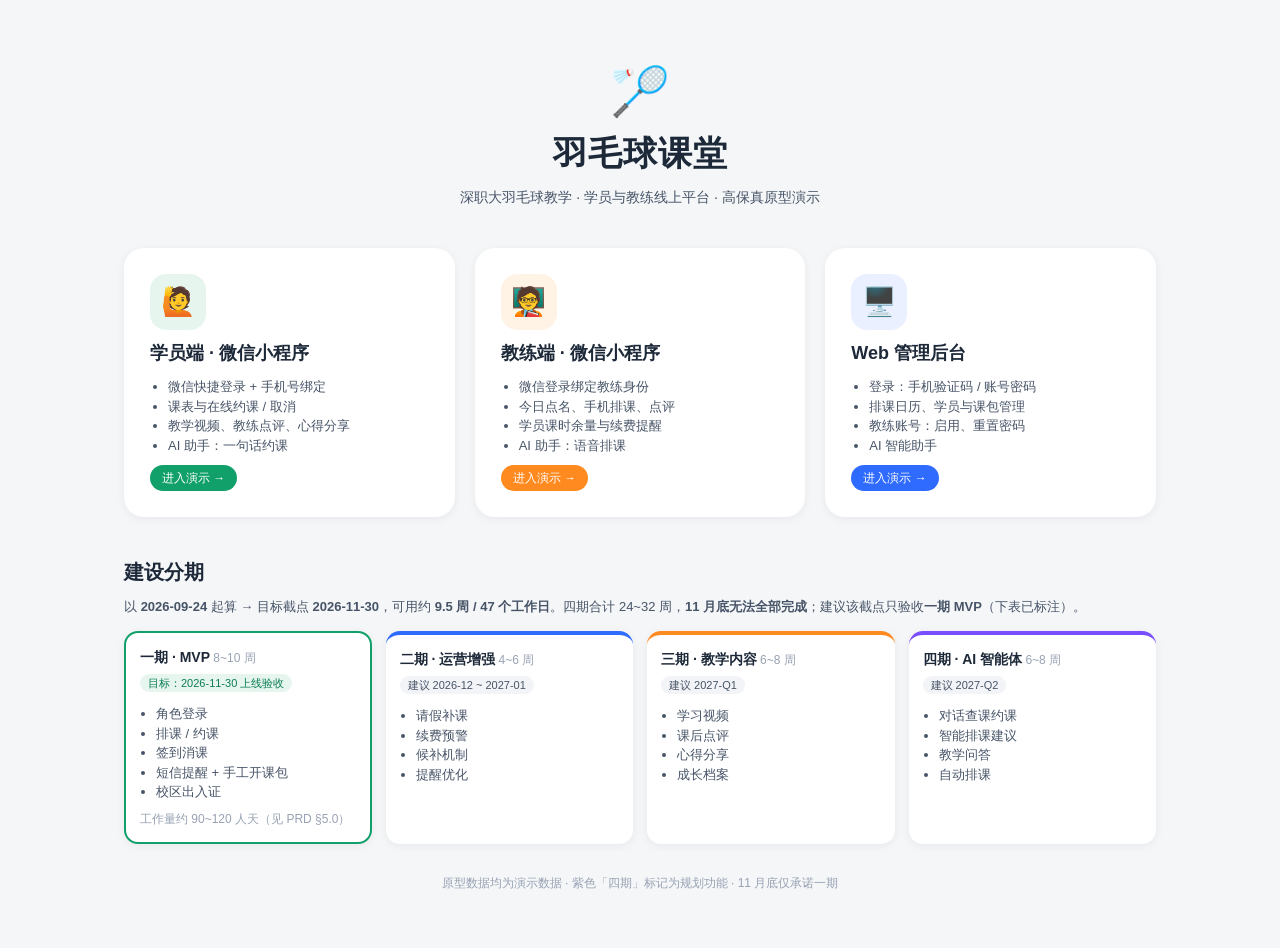
==== Documents/原型/index.html @ 4f1d18a4 "Add PRD and offline prototypes for badminton classroom (深职大). Include student/coach miniapp and web " ====
<!DOCTYPE html>
<html lang="zh-CN">
<head>
<meta charset="UTF-8" />
<meta name="viewport" content="width=device-width, initial-scale=1.0" />
<title>羽毛球课堂 · 原型演示</title>
<link rel="stylesheet" href="assets/style.css" />
<style>
  .wrap { max-width: 1080px; margin: 0 auto; padding: 56px 24px; }
  .head { text-align: center; margin-bottom: 40px; }
  .head h1 { font-size: 34px; letter-spacing: 1px; }
  .head p { color: var(--text-2); margin-top: 8px; }
  .entries { display: grid; grid-template-columns: repeat(3, 1fr); gap: 20px; }
  .entry { background: #fff; border-radius: 20px; padding: 26px; box-shadow: var(--shadow); text-decoration: none; color: inherit; transition: .2s; display: flex; flex-direction: column; gap: 10px; }
  .entry:hover { transform: translateY(-4px); box-shadow: 0 14px 30px rgba(16, 24, 40, .1); }
  .entry .ic { width: 56px; height: 56px; border-radius: 16px; display: flex; align-items: center; justify-content: center; font-size: 28px; }
  .entry h3 { font-size: 18px; }
  .entry ul { padding-left: 18px; color: var(--text-2); font-size: 13px; }
  .phases { margin-top: 40px; }
  .phases h2 { font-size: 20px; margin-bottom: 14px; }
  .ph { display: grid; grid-template-columns: repeat(4, 1fr); gap: 14px; }
  .ph .card { border-top: 4px solid var(--primary); }
  .ph .card:nth-child(2) { border-color: var(--info); }
  .ph .card:nth-child(3) { border-color: var(--accent); }
  .ph .card:nth-child(4) { border-color: #7a4dff; }
  .ph ul { padding-left: 16px; color: var(--text-2); font-size: 13px; margin-top: 6px; }
  @media (max-width: 860px) { .entries, .ph { grid-template-columns: 1fr; } }
</style>
</head>
<body>
<div class="wrap">
  <div class="head">
    <div style="font-size:48px">🏸</div>
    <h1>羽毛球课堂</h1>
    <p>深职大羽毛球教学 · 学员与教练线上平台 · 高保真原型演示</p>
  </div>

  <div class="entries">
    <a class="entry" href="miniapp-student.html">
      <div class="ic" style="background:var(--primary-light)">🙋</div>
      <h3>学员端 · 微信小程序</h3>
      <ul>
        <li>微信快捷登录 + 手机号绑定</li>
        <li>课表与在线约课 / 取消</li>
        <li>教学视频、教练点评、心得分享</li>
        <li>AI 助手：一句话约课</li>
      </ul>
      <span class="btn sm" style="align-self:flex-start">进入演示 →</span>
    </a>
    <a class="entry" href="miniapp-coach.html">
      <div class="ic" style="background:var(--accent-light)">🧑‍🏫</div>
      <h3>教练端 · 微信小程序</h3>
      <ul>
        <li>微信登录绑定教练身份</li>
        <li>今日点名、手机排课、点评</li>
        <li>学员课时余量与续费提醒</li>
        <li>AI 助手：语音排课</li>
      </ul>
      <span class="btn sm" style="align-self:flex-start;background:var(--accent)">进入演示 →</span>
    </a>
    <a class="entry" href="web-login.html">
      <div class="ic" style="background:var(--info-light)">🖥️</div>
      <h3>Web 管理后台</h3>
      <ul>
        <li>登录：手机验证码 / 账号密码</li>
        <li>排课日历、学员与课包管理</li>
        <li>教练账号：启用、重置密码</li>
        <li>AI 智能助手</li>
      </ul>
      <span class="btn sm" style="align-self:flex-start;background:var(--info)">进入演示 →</span>
    </a>
  </div>

  <div class="phases">
    <h2>建设分期</h2>
    <p class="sub" style="margin:-4px 0 14px">以 <b>2026-09-24</b> 起算 → 目标截点 <b>2026-11-30</b>，可用约 <b>9.5 周 / 47 个工作日</b>。四期合计 24~32 周，<b>11 月底无法全部完成</b>；建议该截点只验收<b>一期 MVP</b>（下表已标注）。</p>
    <div class="ph">
      <div class="card" style="border:2px solid var(--primary)"><b>一期 · MVP</b><span class="muted"> 8~10 周</span>
        <div class="tag green" style="margin:6px 0">目标：2026-11-30 上线验收</div>
        <ul><li>角色登录</li><li>排课 / 约课</li><li>签到消课</li><li>短信提醒 + 手工开课包</li><li>校区出入证</li></ul>
        <div class="muted" style="margin-top:8px">工作量约 90~120 人天（见 PRD §5.0）</div>
      </div>
      <div class="card"><b>二期 · 运营增强</b><span class="muted"> 4~6 周</span>
        <div class="tag gray" style="margin:6px 0">建议 2026-12 ~ 2027-01</div>
        <ul><li>请假补课</li><li>续费预警</li><li>候补机制</li><li>提醒优化</li></ul></div>
      <div class="card"><b>三期 · 教学内容</b><span class="muted"> 6~8 周</span>
        <div class="tag gray" style="margin:6px 0">建议 2027-Q1</div>
        <ul><li>学习视频</li><li>课后点评</li><li>心得分享</li><li>成长档案</li></ul></div>
      <div class="card"><b>四期 · AI 智能体</b><span class="muted"> 6~8 周</span>
        <div class="tag gray" style="margin:6px 0">建议 2027-Q2</div>
        <ul><li>对话查课约课</li><li>智能排课建议</li><li>教学问答</li><li>自动排课</li></ul></div>
    </div>
  </div>
  <p class="muted" style="text-align:center;margin-top:30px">原型数据均为演示数据 · 紫色「四期」标记为规划功能 · 11 月底仅承诺一期</p>
</div>
</body>
</html>
---- Documents/原型/assets/style.css ----
:root {
  --primary: #12a06a;
  --primary-dark: #0b7d52;
  --primary-light: #e6f6ef;
  --accent: #ff8a1f;
  --accent-light: #fff3e6;
  --danger: #f04438;
  --danger-light: #feeceb;
  --info: #2f6bff;
  --info-light: #eaf0ff;
  --text: #1d2939;
  --text-2: #475467;
  --text-3: #98a2b3;
  --border: #eaecf0;
  --bg: #f4f6f8;
  --card: #ffffff;
  --radius: 14px;
  --shadow: 0 2px 10px rgba(16, 24, 40, 0.06);
}

* { box-sizing: border-box; margin: 0; padding: 0; }

body {
  font-family: -apple-system, BlinkMacSystemFont, "PingFang SC", "Microsoft YaHei", "Helvetica Neue", sans-serif;
  color: var(--text);
  background: var(--bg);
  font-size: 14px;
  line-height: 1.5;
}

button { font-family: inherit; cursor: pointer; border: none; background: none; color: inherit; }
input, select, textarea { font-family: inherit; font-size: 14px; }

/* ---------- 通用组件 ---------- */
.card { background: var(--card); border-radius: var(--radius); box-shadow: var(--shadow); padding: 14px; }
.row { display: flex; align-items: center; gap: 8px; }
.between { display: flex; align-items: center; justify-content: space-between; gap: 8px; }
.col { display: flex; flex-direction: column; gap: 8px; }
.muted { color: var(--text-3); font-size: 12px; }
.sub { color: var(--text-2); font-size: 13px; }
.bold { font-weight: 600; }
.title { font-size: 16px; font-weight: 600; }
.grow { flex: 1; min-width: 0; }
.hidden { display: none !important; }

.btn {
  display: inline-flex; align-items: center; justify-content: center; gap: 6px;
  padding: 8px 16px; border-radius: 999px; font-size: 14px; font-weight: 500;
  background: var(--primary); color: #fff; transition: .15s;
}
.btn:hover { filter: brightness(.94); }
.btn.ghost { background: var(--primary-light); color: var(--primary-dark); }
.btn.line { background: #fff; color: var(--text-2); border: 1px solid var(--border); }
.btn.danger { background: var(--danger-light); color: var(--danger); }
.btn.sm { padding: 4px 12px; font-size: 12px; }
.btn.block { width: 100%; padding: 11px; }
.btn.square { border-radius: 8px; }

.tag { display: inline-block; padding: 1px 8px; border-radius: 999px; font-size: 11px; font-weight: 500; }
.tag.green { background: var(--primary-light); color: var(--primary-dark); }
.tag.orange { background: var(--accent-light); color: #c25e00; }
.tag.red { background: var(--danger-light); color: var(--danger); }
.tag.blue { background: var(--info-light); color: var(--info); }
.tag.gray { background: #f2f4f7; color: var(--text-2); }

.avatar {
  width: 40px; height: 40px; border-radius: 50%; flex-shrink: 0;
  display: flex; align-items: center; justify-content: center;
  color: #fff; font-weight: 600; background: linear-gradient(135deg, #34c38f, #12a06a);
}
.avatar.sm { width: 30px; height: 30px; font-size: 12px; }
.avatar.orange { background: linear-gradient(135deg, #ffb35c, #ff8a1f); }
.avatar.blue { background: linear-gradient(135deg, #6e98ff, #2f6bff); }
.avatar.purple { background: linear-gradient(135deg, #b18cff, #7a4dff); }

.phase { font-size: 10px; padding: 0 6px; border-radius: 4px; background: #7a4dff; color: #fff; margin-left: 4px; vertical-align: middle; }

/* ---------- 手机框 ---------- */
.stage {
  min-height: 100vh; display: flex; gap: 40px; align-items: flex-start; justify-content: center;
  padding: 24px 20px; background: radial-gradient(circle at 20% 10%, #dff5ea, transparent 40%), var(--bg);
  box-sizing: border-box;
}
.stage-side { width: 280px; position: sticky; top: 24px; max-height: calc(100vh - 48px); overflow-y: auto; }
.stage-side h1 { font-size: 22px; margin-bottom: 6px; }
.stage-side .nav-list { margin-top: 18px; display: flex; flex-direction: column; gap: 6px; }
.stage-side .nav-list button {
  text-align: left; padding: 10px 12px; border-radius: 10px; background: #fff; box-shadow: var(--shadow); font-size: 13px;
}
.stage-side .nav-list button.on { background: var(--primary); color: #fff; }
.stage-side a { color: var(--primary-dark); text-decoration: none; font-size: 13px; }

.phone {
  width: 390px; height: 800px; max-height: calc(100vh - 48px);
  border-radius: 48px; background: #111; padding: 12px;
  box-shadow: 0 30px 60px rgba(0, 0, 0, .18); flex-shrink: 0;
  box-sizing: border-box;
}
@media (max-height: 900px) {
  .phone {
    height: calc(100vh - 48px);
    min-height: 580px;
  }
}
.screen { width: 100%; height: 100%; border-radius: 38px; overflow: hidden; background: var(--bg); position: relative; display: flex; flex-direction: column; }
.statusbar { height: 44px; padding: 0 26px; display: flex; align-items: center; justify-content: space-between; font-size: 13px; font-weight: 600; background: #fff; flex-shrink: 0; }
.navbar { height: 44px; display: flex; align-items: center; justify-content: center; position: relative; background: #fff; font-weight: 600; font-size: 16px; flex-shrink: 0; }
.navbar .back { position: absolute; left: 14px; font-size: 20px; }
.navbar .capsule {
  position: absolute; right: 10px; width: 80px; height: 30px; border-radius: 15px; border: 1px solid var(--border);
  display: flex; align-items: center; justify-content: space-around; font-size: 14px; color: var(--text-2);
}
.page { flex: 1; overflow-y: auto; padding: 12px; display: none; min-height: 0; }
.page.on { display: block; }
.page.on > * { margin-bottom: 12px; }
.page.on > *:last-child { margin-bottom: 0; }
.page::-webkit-scrollbar { width: 0; }

/* AI 对话页需要纵向撑满 */
.page.chat-page.on {
  display: flex; flex-direction: column; gap: 0; padding: 0; margin: 0;
}
.page.chat-page.on > * { margin-bottom: 0; }
.page.chat-page .chat { flex: 1; min-height: 0; }

.tabbar {
  height: 58px; background: #fff; border-top: 1px solid var(--border);
  display: flex; flex-shrink: 0; align-items: stretch;
  padding: 4px 0 6px; box-sizing: border-box;
}
.tabbar button { flex: 1; display: flex; flex-direction: column; align-items: center; justify-content: center; gap: 2px; font-size: 11px; color: var(--text-3); line-height: 1.2; }
.tabbar button .ico { font-size: 20px; line-height: 1; filter: grayscale(1); opacity: .6; }
.tabbar button.on { color: var(--primary); }
.tabbar button.on .ico { filter: none; opacity: 1; }

.hero {
  border-radius: var(--radius); padding: 18px 16px; color: #fff;
  background: linear-gradient(135deg, #17b57a 0%, #0b7d52 100%);
  position: relative; overflow: hidden; box-sizing: border-box;
  flex-shrink: 0; min-height: fit-content;
}
.hero .between,
.hero .row { position: relative; z-index: 1; }
.hero .avatar { flex-shrink: 0; }
.hero::after { content: "🏸"; position: absolute; right: -6px; bottom: -14px; font-size: 90px; opacity: .15; transform: rotate(-20deg); pointer-events: none; }
.hero .muted { color: rgba(255, 255, 255, .8); }

.grid4 { display: grid; grid-template-columns: repeat(4, 1fr); gap: 8px; text-align: center; }
.grid4 .ent { display: flex; flex-direction: column; align-items: center; gap: 4px; font-size: 12px; color: var(--text-2); }
.grid4 .ent .ic { width: 44px; height: 44px; border-radius: 14px; display: flex; align-items: center; justify-content: center; font-size: 22px; background: var(--primary-light); }

.list-item { display: flex; align-items: center; gap: 10px; padding: 12px 0; border-bottom: 1px solid var(--border); }
.list-item:last-child { border-bottom: none; }

.seg { display: flex; background: #eef1f4; border-radius: 10px; padding: 3px; }
.seg button { flex: 1; padding: 6px 0; border-radius: 8px; font-size: 13px; color: var(--text-2); }
.seg button.on { background: #fff; color: var(--text); font-weight: 600; box-shadow: var(--shadow); }

.week { display: grid; grid-template-columns: repeat(7, 1fr); gap: 4px; text-align: center; }
.week button { padding: 6px 0; border-radius: 10px; font-size: 12px; color: var(--text-2); position: relative; }
.week button b { display: block; font-size: 16px; color: var(--text); }
.week button.on { background: var(--primary); color: #fff; }
.week button.on b { color: #fff; }
.week button.dot::after { content: ""; position: absolute; bottom: 3px; left: 50%; width: 4px; height: 4px; margin-left: -2px; border-radius: 50%; background: var(--accent); }

.lesson { display: flex; gap: 12px; }
.lesson .time { width: 48px; text-align: right; font-weight: 600; font-size: 13px; }
.lesson .time .muted { font-weight: 400; }
.lesson .body { flex: 1; border-left: 3px solid var(--primary); padding-left: 10px; }
.lesson.orange .body { border-color: var(--accent); }
.lesson.blue .body { border-color: var(--info); }

.video-thumb {
  height: 96px; border-radius: 10px; display: flex; align-items: center; justify-content: center; color: #fff; font-size: 28px; position: relative;
  background: linear-gradient(135deg, #1f2937, #065f46);
}
.video-thumb span { position: absolute; right: 6px; bottom: 4px; font-size: 11px; }
.grid2 { display: grid; grid-template-columns: 1fr 1fr; gap: 10px; }

.chips { display: flex; gap: 6px; overflow-x: auto; }
.chips::-webkit-scrollbar { height: 0; }
.chips button { white-space: nowrap; padding: 5px 12px; border-radius: 999px; background: #fff; font-size: 12px; color: var(--text-2); }
.chips button.on { background: var(--primary); color: #fff; }

/* 浮动 AI 按钮 */
.fab {
  position: absolute; right: 14px; bottom: 80px; width: 52px; height: 52px; border-radius: 50%;
  background: linear-gradient(135deg, #8b5cf6, #2f6bff); color: #fff; font-size: 22px;
  box-shadow: 0 8px 20px rgba(79, 70, 229, .35); display: flex; align-items: center; justify-content: center; z-index: 5;
}

/* 底部弹层 */
.mask { position: absolute; inset: 0; background: rgba(0, 0, 0, .45); z-index: 10; display: none; align-items: flex-end; }
.mask.on { display: flex; }
.sheet { width: 100%; background: #fff; border-radius: 20px 20px 0 0; padding: 18px 16px 24px; max-height: 85%; overflow-y: auto; animation: up .2s ease; }
@keyframes up { from { transform: translateY(40px); opacity: 0; } to { transform: none; opacity: 1; } }

.toast {
  position: fixed; left: 50%; top: 40%; transform: translate(-50%, -50%); background: rgba(0, 0, 0, .8); color: #fff;
  padding: 12px 20px; border-radius: 10px; z-index: 999; font-size: 14px; display: none; max-width: 300px; text-align: center;
}
.toast.on { display: block; }

.form-item { display: flex; flex-direction: column; gap: 6px; margin-bottom: 12px; }
.form-item label { font-size: 13px; color: var(--text-2); }
.input { border: 1px solid var(--border); border-radius: 10px; padding: 9px 12px; outline: none; width: 100%; background: #fff; }
.input:focus { border-color: var(--primary); }

/* 聊天 */
.chat { flex: 1; overflow-y: auto; padding: 12px; display: flex; flex-direction: column; gap: 12px; }
.msg { display: flex; gap: 8px; max-width: 100%; }
.msg .bubble { padding: 10px 12px; border-radius: 14px; background: #fff; box-shadow: var(--shadow); max-width: 80%; font-size: 14px; }
.msg.me { flex-direction: row-reverse; }
.msg.me .bubble { background: var(--primary); color: #fff; }
.msg .bubble .card-in { margin-top: 8px; border: 1px solid var(--border); border-radius: 10px; padding: 10px; background: #fafbfc; color: var(--text); }
.chat-input { display: flex; gap: 8px; padding: 10px 12px 18px; background: #fff; border-top: 1px solid var(--border); }
.chat-input input { flex: 1; border: none; background: var(--bg); border-radius: 999px; padding: 9px 14px; outline: none; }
.ai-tip { font-size: 11px; color: var(--text-3); text-align: center; }

.progress { height: 6px; background: #eef1f4; border-radius: 3px; overflow: hidden; }
.progress i { display: block; height: 100%; background: var(--primary); border-radius: 3px; }

/* ---------- 校区出入证 ---------- */
.pass-entry {
  display: flex; align-items: center; gap: 12px; padding: 14px 16px; cursor: pointer;
  border-radius: var(--radius); color: #fff;
  background: linear-gradient(135deg, #0b7d52 0%, #0a5c7a 100%);
  box-shadow: 0 8px 20px rgba(11, 125, 82, .28); position: relative; overflow: hidden;
}
.pass-entry::after {
  content: ""; position: absolute; right: -20px; top: -30px; width: 100px; height: 100px;
  border-radius: 50%; background: rgba(255,255,255,.08);
}
.pass-entry .pass-ico {
  width: 44px; height: 44px; border-radius: 12px; flex-shrink: 0;
  background: rgba(255,255,255,.2); display: flex; align-items: center; justify-content: center; font-size: 22px;
}
.pass-entry .pass-arrow { font-size: 20px; opacity: .85; flex-shrink: 0; }

.page.pass-page.on {
  display: flex; flex-direction: column; padding: 0; margin: 0;
  background: linear-gradient(180deg, #0b7d52 0%, #064e3b 42%, #f4f6f8 42%);
}
.page.pass-page.on > * { margin-bottom: 0; }
.pass-shell { flex: 1; display: flex; flex-direction: column; padding: 8px 16px 20px; min-height: 0; overflow-y: auto; }
.pass-card {
  background: #fff; border-radius: 20px; padding: 20px 18px 18px;
  box-shadow: 0 12px 32px rgba(0,0,0,.14); text-align: center;
}
.pass-card .who { display: flex; align-items: center; gap: 12px; text-align: left; margin-bottom: 16px; }
.pass-card .who .avatar { width: 56px; height: 56px; font-size: 22px; }
.pass-qr {
  width: 200px; height: 200px; margin: 0 auto; border-radius: 12px;
  background: #fff; border: 1px solid var(--border);
  display: grid; grid-template-columns: repeat(11, 1fr); grid-template-rows: repeat(11, 1fr);
  gap: 2px; padding: 10px; box-sizing: border-box;
}
.pass-qr i { background: #111; border-radius: 1px; }
.pass-qr i.off { background: transparent; }
.pass-meta { margin-top: 14px; padding: 12px; border-radius: 12px; background: var(--bg); text-align: left; }
.pass-meta .row-line { display: flex; justify-content: space-between; gap: 8px; padding: 4px 0; font-size: 13px; }
.pass-tip {
  margin-top: 12px; font-size: 12px; color: rgba(255,255,255,.9); text-align: center; line-height: 1.5;
}
.pass-refresh { font-size: 12px; color: var(--text-3); margin-top: 8px; }

/* ---------- 登录页（小程序） ---------- */
.login-brand {
  text-align: center; padding: 36px 12px 20px;
}
.login-brand .logo {
  width: 72px; height: 72px; border-radius: 20px; margin: 0 auto 14px;
  display: flex; align-items: center; justify-content: center; font-size: 36px;
  background: linear-gradient(135deg, #17b57a, #0b7d52); color: #fff;
}
.login-brand h2 { font-size: 22px; margin-bottom: 6px; }
.wx-btn {
  width: 100%; padding: 12px; border-radius: 999px; font-size: 15px; font-weight: 600;
  background: #07c160; color: #fff; display: flex; align-items: center; justify-content: center; gap: 8px;
}
.wx-btn:hover { filter: brightness(.96); }
.code-row { display: flex; gap: 8px; }
.code-row .input { flex: 1; }
.code-row .btn { flex-shrink: 0; border-radius: 10px; white-space: nowrap; }

/* ---------- Web 登录页 ---------- */
.web-login {
  min-height: 100vh; display: flex; align-items: center; justify-content: center;
  padding: 24px; background:
    radial-gradient(circle at 12% 18%, #dff5ea, transparent 42%),
    radial-gradient(circle at 88% 80%, #eaf0ff, transparent 40%),
    var(--bg);
}
.web-login-card {
  width: 100%; max-width: 420px; background: #fff; border-radius: 20px;
  box-shadow: var(--shadow); padding: 32px 28px;
}
.web-login-card .brand { text-align: center; margin-bottom: 22px; }
.web-login-card .brand .mark {
  width: 56px; height: 56px; border-radius: 16px; margin: 0 auto 12px;
  display: flex; align-items: center; justify-content: center; font-size: 28px;
  background: linear-gradient(135deg, #17b57a, #0b7d52); color: #fff;
}

/* ---------- 登录页 ---------- */
.login-wrap {
  flex: 1; display: flex; flex-direction: column; justify-content: space-between;
  padding: 28px 20px 32px; background: linear-gradient(180deg, #e8f8f1 0%, var(--bg) 42%);
}
.login-brand { text-align: center; padding-top: 36px; }
.login-brand .mark {
  width: 72px; height: 72px; margin: 0 auto 14px; border-radius: 20px;
  background: linear-gradient(135deg, #17b57a, #0b7d52); color: #fff;
  display: flex; align-items: center; justify-content: center; font-size: 34px;
  box-shadow: 0 10px 24px rgba(18, 160, 106, .28);
}
.login-brand h2 { font-size: 22px; margin-bottom: 6px; }
.login-actions { display: flex; flex-direction: column; gap: 10px; }
.btn.wx {
  background: #07c160; color: #fff; border-radius: 12px; padding: 13px 16px; font-weight: 600;
}
.btn.wx:hover { filter: brightness(.96); }
.code-row { display: flex; gap: 8px; }
.code-row .input { flex: 1; }
.code-row .btn { white-space: nowrap; border-radius: 10px; min-width: 108px; }

.web-login-body {
  min-height: 100vh; display: flex; align-items: center; justify-content: center;
  padding: 24px; background:
    radial-gradient(circle at 12% 18%, rgba(18, 160, 106, .14), transparent 36%),
    radial-gradient(circle at 88% 12%, rgba(47, 107, 255, .12), transparent 32%),
    #eef2f6;
}
.web-login-card {
  width: 420px; max-width: 100%; background: #fff; border-radius: 18px;
  box-shadow: 0 18px 40px rgba(16, 24, 40, .08); padding: 28px 28px 24px;
}
.web-login-card .logo-row { display: flex; align-items: center; gap: 12px; margin-bottom: 8px; }
.web-login-card .logo-row .mark {
  width: 44px; height: 44px; border-radius: 12px; background: linear-gradient(135deg, #17b57a, #0b7d52);
  color: #fff; display: flex; align-items: center; justify-content: center; font-size: 22px;
}
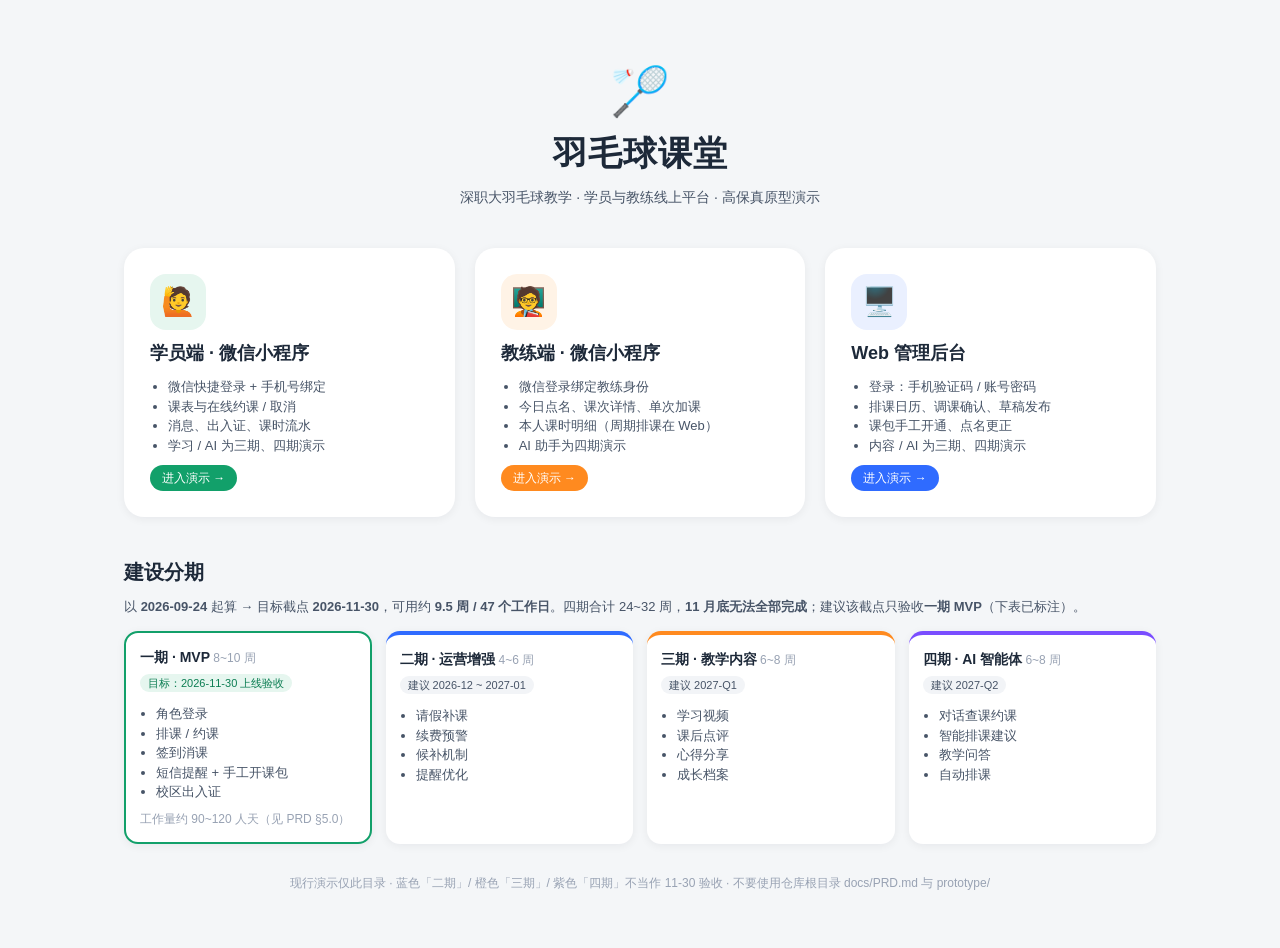
==== commit 128869dd: "对齐一期范围：补调课确认、草稿发布和消息列表 按四点核实改现行说明书和原型，方便客户只审一份演示。 - 补上 Web 调课确认、课程草稿/发布、点名更正、学员只读消息 - 教练端只加单次课；学员详情去" ====
--- a/Documents/原型/index.html
+++ b/Documents/原型/index.html
@@ -42,8 +42,8 @@
       <ul>
         <li>微信快捷登录 + 手机号绑定</li>
         <li>课表与在线约课 / 取消</li>
-        <li>教学视频、教练点评、心得分享</li>
-        <li>AI 助手：一句话约课</li>
+        <li>消息、出入证、课时流水</li>
+        <li>学习 / AI 为三期、四期演示</li>
       </ul>
       <span class="btn sm" style="align-self:flex-start">进入演示 →</span>
     </a>
@@ -52,9 +52,9 @@
       <h3>教练端 · 微信小程序</h3>
       <ul>
         <li>微信登录绑定教练身份</li>
-        <li>今日点名、手机排课、点评</li>
-        <li>学员课时余量与续费提醒</li>
-        <li>AI 助手：语音排课</li>
+        <li>今日点名、课次详情、单次加课</li>
+        <li>本人课时明细（周期排课在 Web）</li>
+        <li>AI 助手为四期演示</li>
       </ul>
       <span class="btn sm" style="align-self:flex-start;background:var(--accent)">进入演示 →</span>
     </a>
@@ -63,9 +63,9 @@
       <h3>Web 管理后台</h3>
       <ul>
         <li>登录：手机验证码 / 账号密码</li>
-        <li>排课日历、学员与课包管理</li>
-        <li>教练账号：启用、重置密码</li>
-        <li>AI 智能助手</li>
+        <li>排课日历、调课确认、草稿发布</li>
+        <li>课包手工开通、点名更正</li>
+        <li>内容 / AI 为三期、四期演示</li>
       </ul>
       <span class="btn sm" style="align-self:flex-start;background:var(--info)">进入演示 →</span>
     </a>
@@ -91,7 +91,7 @@
         <ul><li>对话查课约课</li><li>智能排课建议</li><li>教学问答</li><li>自动排课</li></ul></div>
     </div>
   </div>
-  <p class="muted" style="text-align:center;margin-top:30px">原型数据均为演示数据 · 紫色「四期」标记为规划功能 · 11 月底仅承诺一期</p>
+  <p class="muted" style="text-align:center;margin-top:30px">现行演示仅此目录 · 蓝色「二期」/ 橙色「三期」/ 紫色「四期」不当作 11-30 验收 · 不要使用仓库根目录 docs/PRD.md 与 prototype/</p>
 </div>
 </body>
 </html>
--- a/Documents/原型/assets/style.css
+++ b/Documents/原型/assets/style.css
@@ -74,6 +74,8 @@
 .avatar.purple { background: linear-gradient(135deg, #b18cff, #7a4dff); }
 
 .phase { font-size: 10px; padding: 0 6px; border-radius: 4px; background: #7a4dff; color: #fff; margin-left: 4px; vertical-align: middle; }
+.phase.p2 { background: #2f6bff; }
+.phase.p3 { background: #c25e00; }
 
 /* ---------- 手机框 ---------- */
 .stage {
